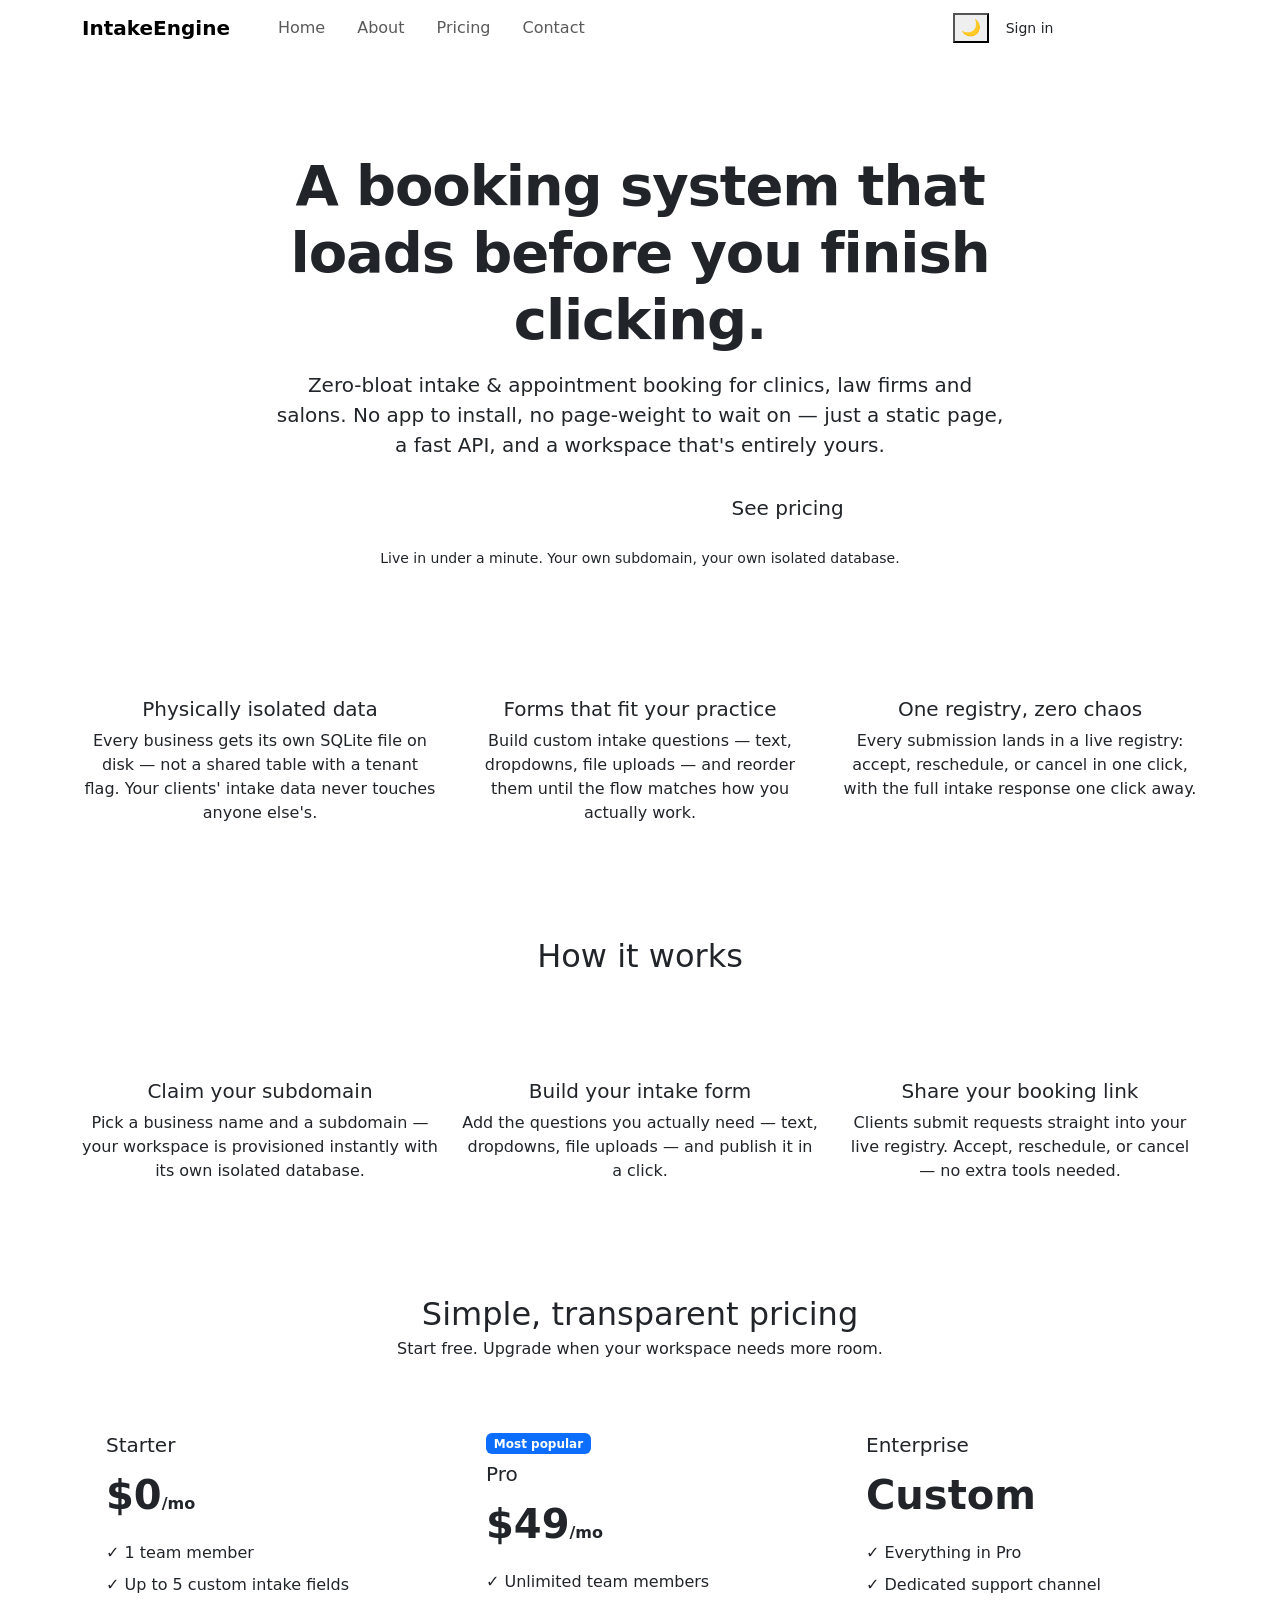
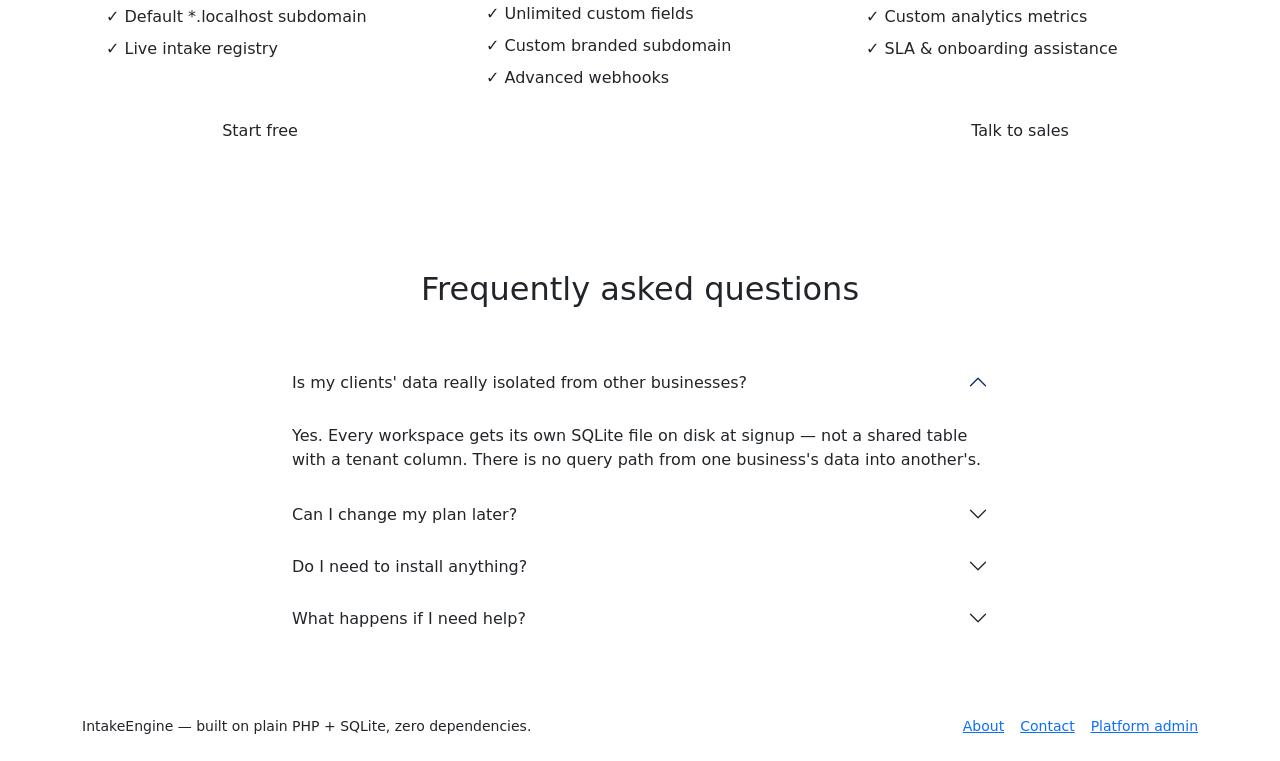
==== public/index.html @ 25429003 "Initial commit: IntakeEngine multi-tenant intake & booking platform Zero-dependency PHP + SQLite bac" ====
<!doctype html>
<html lang="en">
<head>
<meta charset="utf-8">
<meta name="viewport" content="width=device-width, initial-scale=1">
<title>Intake &amp; Booking Engine for Independent Practices</title>
<script>
  (function () {
    var t = localStorage.getItem('theme') || (matchMedia('(prefers-color-scheme: light)').matches ? 'light' : 'dark');
    document.documentElement.setAttribute('data-bs-theme', t);
  })();
</script>
<link href="https://cdn.jsdelivr.net/npm/bootstrap@5.3.3/dist/css/bootstrap.min.css" rel="stylesheet">
<link href="/css/theme.css" rel="stylesheet">
<style>
  .hero { padding:6rem 0 4rem; }
  .hero h1 { font-weight:700; letter-spacing:-0.02em; }
  .hero .lead { color:var(--app-text-muted); }
  .btn-brand { background:var(--app-brand); color:#fff; border:none; }
  .btn-brand:hover { background:var(--app-brand-hover); color:#fff; }
  .card-plan { background:var(--app-surface); border:1px solid var(--app-border); color:var(--app-text); }
  .card-plan.featured { border-color:var(--app-brand); box-shadow:0 0 0 1px var(--app-brand); }
  .price { font-size:2.5rem; font-weight:700; }
  .section-muted { background:var(--app-surface-alt); }
  .text-muted-2 { color:var(--app-text-muted); }
  footer { color:var(--app-text-muted); border-top:1px solid var(--app-border); }
  .step-number { width:2.5rem; height:2.5rem; border-radius:50%; background:var(--app-brand); color:#fff; font-weight:700; display:flex; align-items:center; justify-content:center; }
  .accordion-item { background:var(--app-surface); border:1px solid var(--app-border); }
  .accordion-button { background:var(--app-surface); color:var(--app-text); }
  .accordion-button:not(.collapsed) { background:var(--app-surface); color:var(--app-brand); box-shadow:none; }
</style>
</head>
<body>

<nav class="navbar navbar-expand-lg">
  <div class="container">
    <a class="navbar-brand fw-bold" href="/">IntakeEngine</a>
    <button class="navbar-toggler" type="button" data-bs-toggle="collapse" data-bs-target="#navMain" aria-label="Toggle navigation">
      <span class="navbar-toggler-icon"></span>
    </button>
    <div class="collapse navbar-collapse" id="navMain">
      <ul class="navbar-nav me-auto ms-lg-4 mt-3 mt-lg-0 gap-lg-3">
        <li class="nav-item"><a class="nav-link" href="/">Home</a></li>
        <li class="nav-item"><a class="nav-link" href="/about.html">About</a></li>
        <li class="nav-item"><a class="nav-link" href="/#pricing">Pricing</a></li>
        <li class="nav-item"><a class="nav-link" href="/contact.html">Contact</a></li>
      </ul>
      <div class="d-flex gap-2 align-items-center mt-3 mt-lg-0">
        <button type="button" class="theme-toggle" data-theme-toggle aria-label="Toggle theme">🌙</button>
        <a href="/login.html" class="btn btn-outline-app btn-sm">Sign in</a>
        <a href="/register.html" class="btn btn-brand btn-sm">Get started free</a>
      </div>
    </div>
  </div>
</nav>

<header class="hero text-center">
  <div class="container" style="max-width:760px;">
    <h1 class="display-4">A booking system that loads before you finish clicking.</h1>
    <p class="lead mt-3">
      Zero-bloat intake &amp; appointment booking for clinics, law firms and salons.
      No app to install, no page-weight to wait on — just a static page, a fast API,
      and a workspace that's entirely yours.
    </p>
    <div class="d-flex justify-content-center gap-3 mt-4">
      <a href="/register.html" class="btn btn-brand btn-lg px-4">Create your workspace</a>
      <a href="#pricing" class="btn btn-outline-app btn-lg px-4">See pricing</a>
    </div>
    <p class="text-muted-2 mt-3 small">Live in under a minute. Your own subdomain, your own isolated database.</p>
  </div>
</header>

<section class="section-muted py-5">
  <div class="container">
    <div class="row g-4 text-center">
      <div class="col-md-4">
        <h5>Physically isolated data</h5>
        <p class="text-muted-2">Every business gets its own SQLite file on disk — not a shared table with a tenant flag. Your clients' intake data never touches anyone else's.</p>
      </div>
      <div class="col-md-4">
        <h5>Forms that fit your practice</h5>
        <p class="text-muted-2">Build custom intake questions — text, dropdowns, file uploads — and reorder them until the flow matches how you actually work.</p>
      </div>
      <div class="col-md-4">
        <h5>One registry, zero chaos</h5>
        <p class="text-muted-2">Every submission lands in a live registry: accept, reschedule, or cancel in one click, with the full intake response one click away.</p>
      </div>
    </div>
  </div>
</section>

<section class="py-5">
  <div class="container">
    <h2 class="text-center mb-5">How it works</h2>
    <div class="row g-4">
      <div class="col-md-4 text-center">
        <div class="step-number mx-auto mb-3">1</div>
        <h5>Claim your subdomain</h5>
        <p class="text-muted-2">Pick a business name and a subdomain — your workspace is provisioned instantly with its own isolated database.</p>
      </div>
      <div class="col-md-4 text-center">
        <div class="step-number mx-auto mb-3">2</div>
        <h5>Build your intake form</h5>
        <p class="text-muted-2">Add the questions you actually need — text, dropdowns, file uploads — and publish it in a click.</p>
      </div>
      <div class="col-md-4 text-center">
        <div class="step-number mx-auto mb-3">3</div>
        <h5>Share your booking link</h5>
        <p class="text-muted-2">Clients submit requests straight into your live registry. Accept, reschedule, or cancel — no extra tools needed.</p>
      </div>
    </div>
  </div>
</section>

<section id="pricing" class="py-5">
  <div class="container">
    <h2 class="text-center mb-1">Simple, transparent pricing</h2>
    <p class="text-center text-muted-2 mb-5">Start free. Upgrade when your workspace needs more room.</p>
    <div class="row g-4 justify-content-center">

      <div class="col-md-4">
        <div class="card card-plan h-100 p-4">
          <h5>Starter</h5>
          <div class="price">$0<span class="fs-6 text-muted-2">/mo</span></div>
          <ul class="list-unstyled text-muted-2 mt-3">
            <li class="mb-2">✓ 1 team member</li>
            <li class="mb-2">✓ Up to 5 custom intake fields</li>
            <li class="mb-2">✓ Default *.localhost subdomain</li>
            <li class="mb-2">✓ Live intake registry</li>
          </ul>
          <a href="/register.html" class="btn btn-outline-app mt-auto">Start free</a>
        </div>
      </div>

      <div class="col-md-4">
        <div class="card card-plan featured h-100 p-4">
          <span class="badge bg-primary mb-2 align-self-start">Most popular</span>
          <h5>Pro</h5>
          <div class="price">$49<span class="fs-6 text-muted-2">/mo</span></div>
          <ul class="list-unstyled text-muted-2 mt-3">
            <li class="mb-2">✓ Unlimited team members</li>
            <li class="mb-2">✓ Unlimited custom fields</li>
            <li class="mb-2">✓ Custom branded subdomain</li>
            <li class="mb-2">✓ Advanced webhooks</li>
          </ul>
          <a href="/register.html" class="btn btn-brand mt-auto">Start Pro trial</a>
        </div>
      </div>

      <div class="col-md-4">
        <div class="card card-plan h-100 p-4">
          <h5>Enterprise</h5>
          <div class="price">Custom</div>
          <ul class="list-unstyled text-muted-2 mt-3">
            <li class="mb-2">✓ Everything in Pro</li>
            <li class="mb-2">✓ Dedicated support channel</li>
            <li class="mb-2">✓ Custom analytics metrics</li>
            <li class="mb-2">✓ SLA &amp; onboarding assistance</li>
          </ul>
          <a href="/contact.html" class="btn btn-outline-app mt-auto">Talk to sales</a>
        </div>
      </div>

    </div>
  </div>
</section>

<section class="section-muted py-5">
  <div class="container" style="max-width:760px;">
    <h2 class="text-center mb-5">Frequently asked questions</h2>
    <div class="accordion" id="faqAccordion">

      <div class="accordion-item">
        <h2 class="accordion-header">
          <button class="accordion-button" type="button" data-bs-toggle="collapse" data-bs-target="#faq1">
            Is my clients' data really isolated from other businesses?
          </button>
        </h2>
        <div id="faq1" class="accordion-collapse collapse show" data-bs-parent="#faqAccordion">
          <div class="accordion-body text-muted-2">
            Yes. Every workspace gets its own SQLite file on disk at signup — not a shared table with a
            tenant column. There is no query path from one business's data into another's.
          </div>
        </div>
      </div>

      <div class="accordion-item">
        <h2 class="accordion-header">
          <button class="accordion-button collapsed" type="button" data-bs-toggle="collapse" data-bs-target="#faq2">
            Can I change my plan later?
          </button>
        </h2>
        <div id="faq2" class="accordion-collapse collapse" data-bs-parent="#faqAccordion">
          <div class="accordion-body text-muted-2">
            Yes, upgrades and downgrades take effect immediately from the platform admin console —
            no waiting on a support ticket.
          </div>
        </div>
      </div>

      <div class="accordion-item">
        <h2 class="accordion-header">
          <button class="accordion-button collapsed" type="button" data-bs-toggle="collapse" data-bs-target="#faq3">
            Do I need to install anything?
          </button>
        </h2>
        <div id="faq3" class="accordion-collapse collapse" data-bs-parent="#faqAccordion">
          <div class="accordion-body text-muted-2">
            No. Your workspace and your clients' booking page are both plain web pages — nothing to
            download, no app, no browser extension.
          </div>
        </div>
      </div>

      <div class="accordion-item">
        <h2 class="accordion-header">
          <button class="accordion-button collapsed" type="button" data-bs-toggle="collapse" data-bs-target="#faq4">
            What happens if I need help?
          </button>
        </h2>
        <div id="faq4" class="accordion-collapse collapse" data-bs-parent="#faqAccordion">
          <div class="accordion-body text-muted-2">
            Reach out any time through the <a href="/contact.html">contact page</a> — Pro and Enterprise
            plans include priority and dedicated support channels respectively.
          </div>
        </div>
      </div>

    </div>
  </div>
</section>

<footer class="py-4 text-center small">
  <div class="container d-flex flex-column flex-md-row justify-content-between align-items-center gap-2">
    <span>IntakeEngine — built on plain PHP + SQLite, zero dependencies.</span>
    <span class="d-flex gap-3">
      <a href="/about.html">About</a>
      <a href="/contact.html">Contact</a>
      <a href="/admin.html">Platform admin</a>
    </span>
  </div>
</footer>

<script src="https://cdn.jsdelivr.net/npm/bootstrap@5.3.3/dist/js/bootstrap.bundle.min.js"></script>
<script src="/js/theme.js"></script>
</body>
</html>
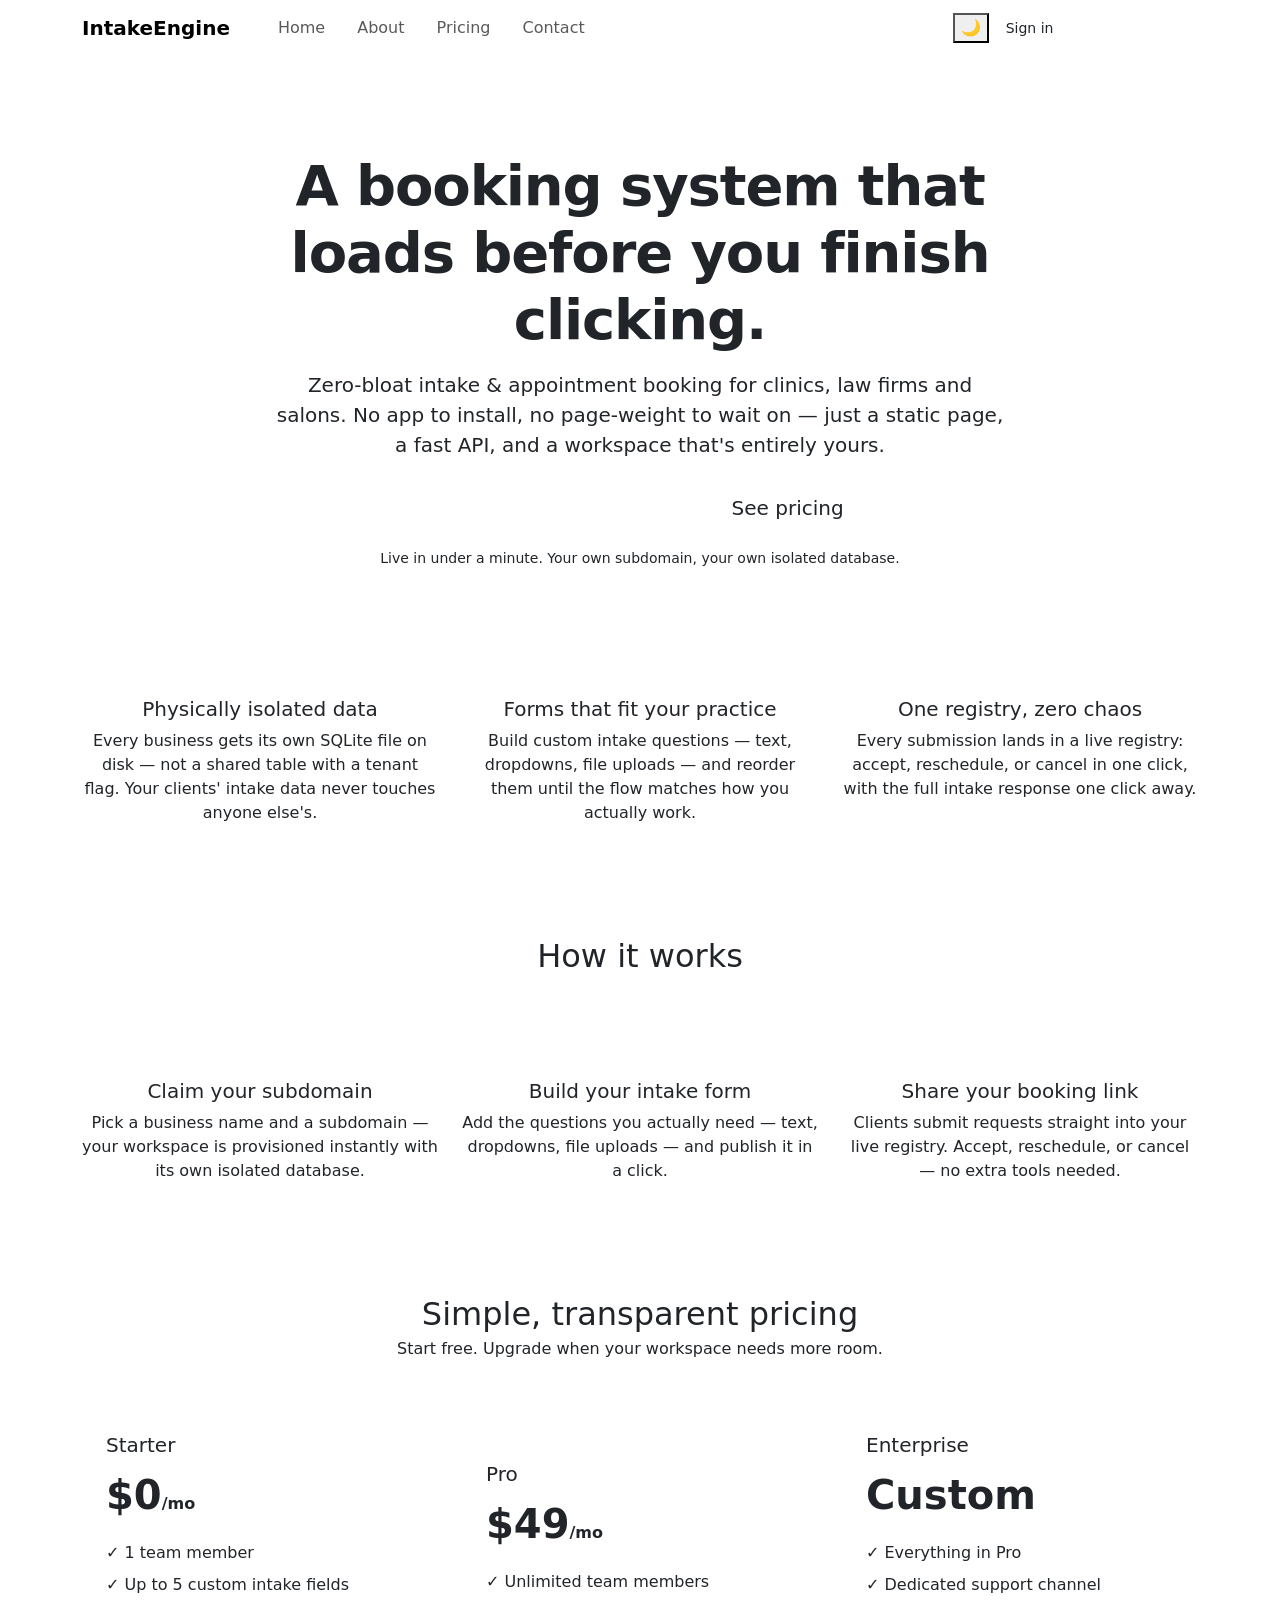
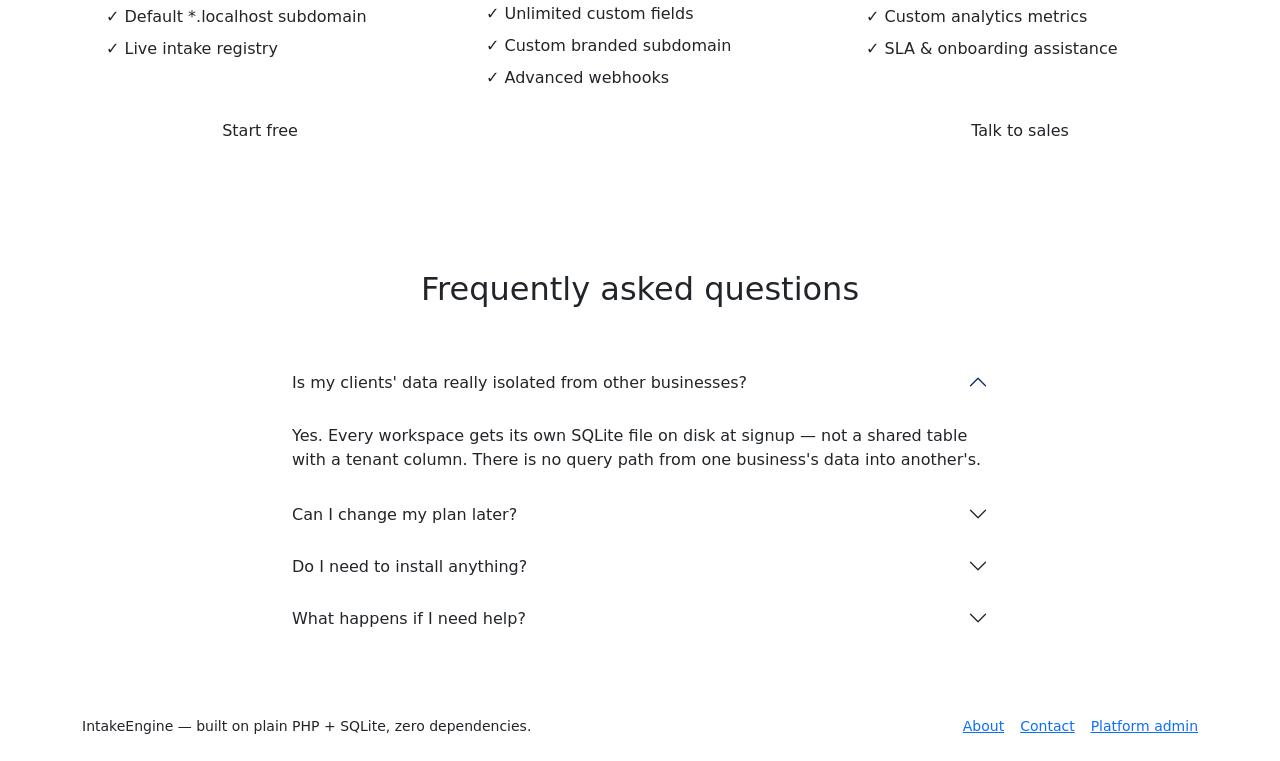
==== commit d09e5a66: "Switch brand accent from bright blue to dark navy Buttons, links, badges, and focus rings now use a " ====
--- a/public/index.html
+++ b/public/index.html
@@ -134,7 +134,7 @@
 
       <div class="col-md-4">
         <div class="card card-plan featured h-100 p-4">
-          <span class="badge bg-primary mb-2 align-self-start">Most popular</span>
+          <span class="badge badge-brand mb-2 align-self-start">Most popular</span>
           <h5>Pro</h5>
           <div class="price">$49<span class="fs-6 text-muted-2">/mo</span></div>
           <ul class="list-unstyled text-muted-2 mt-3">
